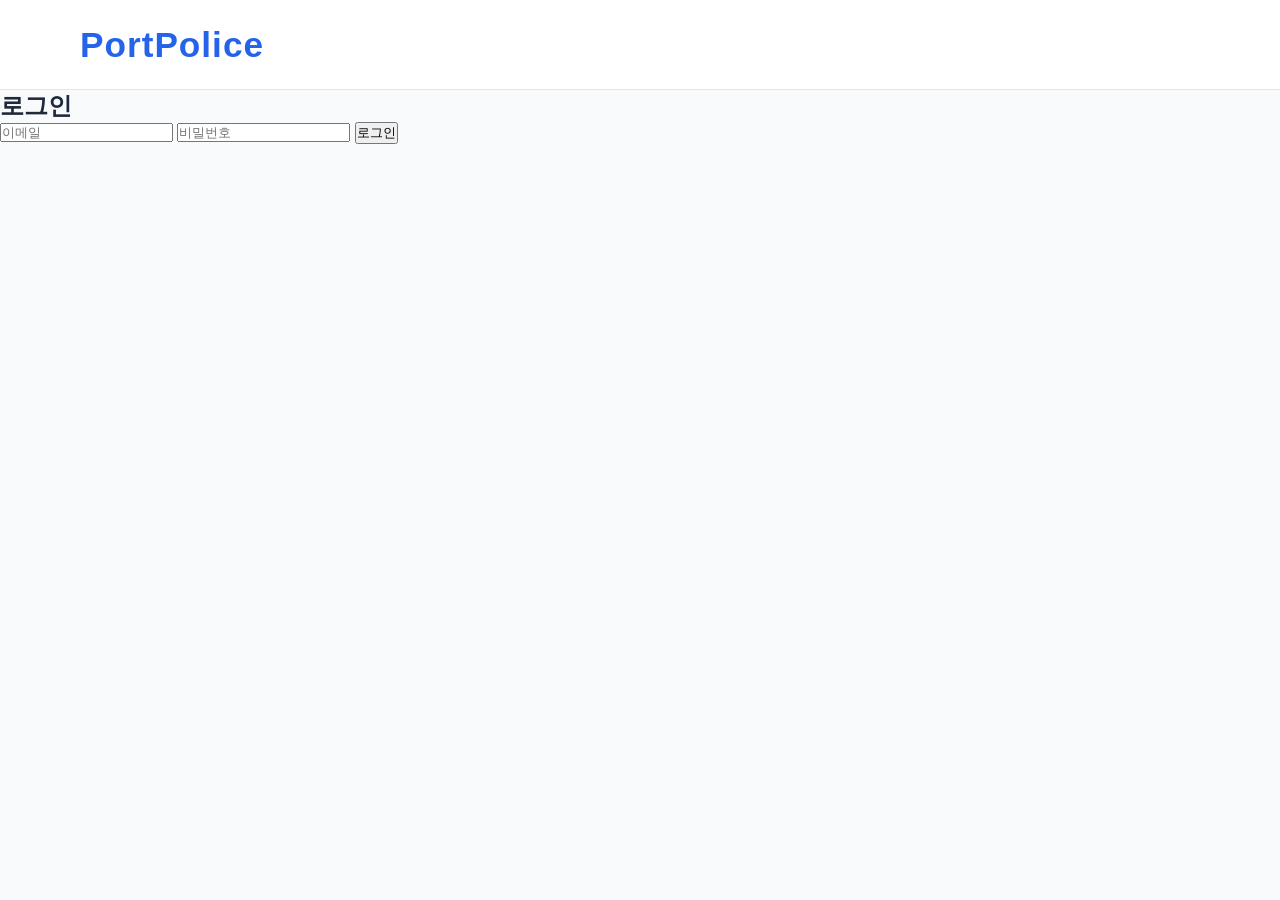
==== login.html @ 40808a29 "Add files via upload" ====
<!DOCTYPE html>
<html lang="ko">

<head>
    <meta charset="UTF-8">
    <meta name="viewport" content="width=device-width, initial-scale=1.0">
    <title>PortPolice | 로그인</title>

    <link rel="stylesheet" href="style.css">
</head>

<body>

    <header>
        <div class="logo">
            <h1 onclick="location.href='index.html'" style="cursor:pointer;">
                PortPolice
            </h1>
        </div>
    </header>

    <main class="login-container">

        <h2>로그인</h2>

        <input type="email" placeholder="이메일">

        <input type="password" placeholder="비밀번호">

        <button>로그인</button>

    </main>

</body>

</html>
---- style.css ----
/* 기본 설정 */

* {
    margin: 0;
    padding: 0;
    box-sizing: border-box;
}

body {
    background: #F8FAFC;
    font-family: "Pretendard", sans-serif;
    color: #1E293B;
}

/* Header */

header {
    width: 100%;
    height: 90px;

    display: flex;
    justify-content: space-between;
    align-items: center;

    padding: 0 80px;

    background: white;

    border-bottom: 1px solid #E2E8F0;

    position: sticky;
    top: 0;
}

/* 로고 */

.logo h1 {
    font-size: 2.2rem;
    font-weight: 800;
    color: #2563EB;

    letter-spacing: 1px;
}

/* 로그인 버튼 */

.auth {
    display: flex;
    gap: 12px;
}

.auth a{
    text-decoration:none;

    padding:10px 20px;

    border-radius:10px;

    font-size:15px;
    font-weight:600;

    transition:.25s;

    display:flex;
    justify-content:center;
    align-items:center;
}

/* 로그인 */

.login-btn {
    background: white;
    border: 2px solid #2563EB;
    color: #2563EB;
}

.login-btn:hover {
    background: #EFF6FF;
}
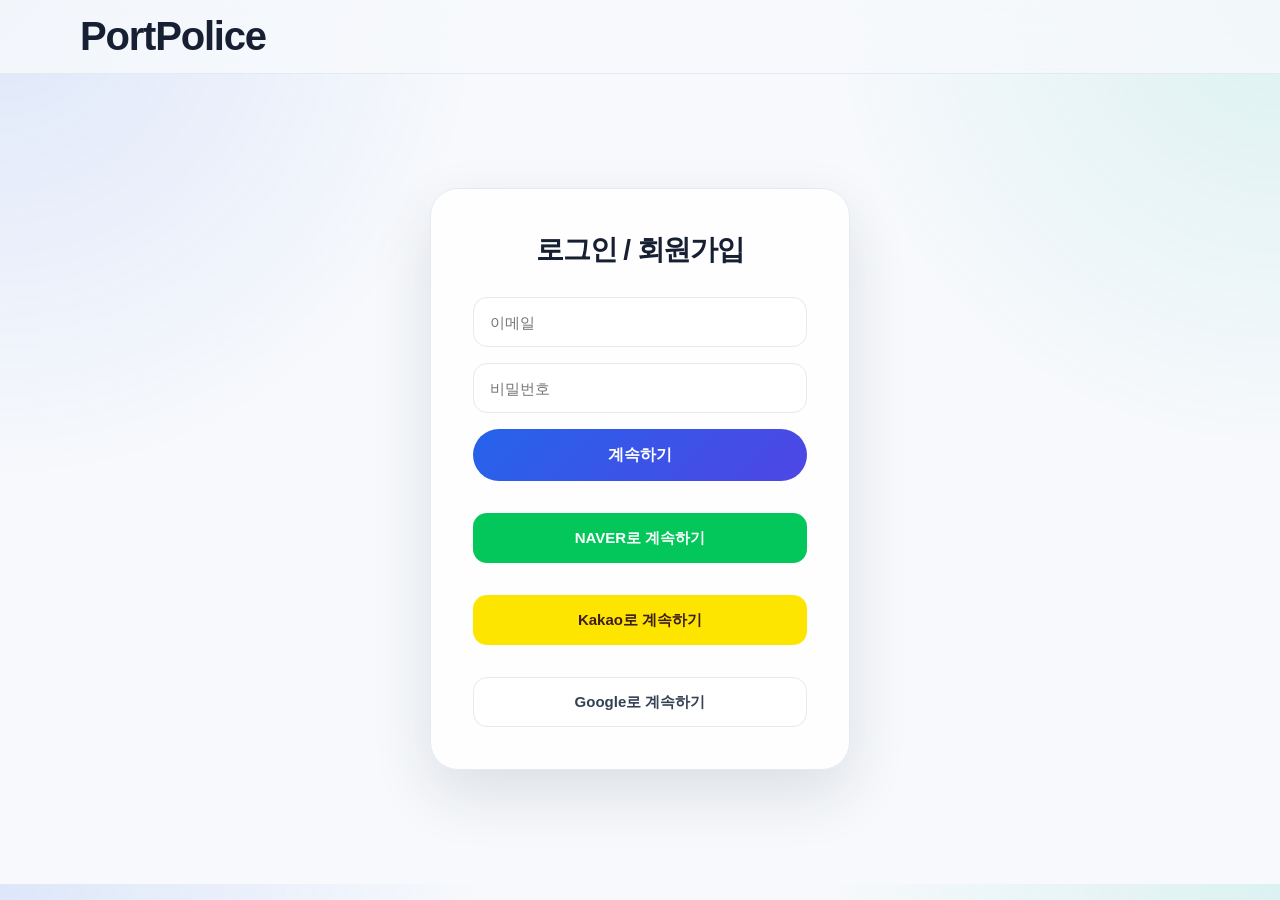
==== commit 28f135d5: "Add files via upload" ====
--- a/login.html
+++ b/login.html
@@ -1,6 +1,14 @@
 <!DOCTYPE html>
 <html lang="ko">
+<style>
+    main.login-wrapper{
+    min-height: calc(100vh - 90px);
 
+    display:flex;
+    justify-content:center;
+    align-items:center;
+}
+</style>
 <head>
     <meta charset="UTF-8">
     <meta name="viewport" content="width=device-width, initial-scale=1.0">
@@ -13,24 +21,35 @@
 
     <header>
         <div class="logo">
-            <h1 onclick="location.href='index.html'" style="cursor:pointer;">
-                PortPolice
-            </h1>
+            <a href="index.html">PortPolice</a>
         </div>
     </header>
 
-    <main class="login-container">
+    <main class="login-wrapper">
 
-        <h2>로그인</h2>
+        <div class="login-container">
 
-        <input type="email" placeholder="이메일">
+            <h2>로그인 / 회원가입</h2>
 
-        <input type="password" placeholder="비밀번호">
+            <input type="email" placeholder="이메일">
 
-        <button>로그인</button>
+            <input type="password" placeholder="비밀번호">
+
+            <button class="login-btn-main">계속하기</button>
+            <div></div>
+
+            <button class="naver-btn">NAVER로 계속하기</button>
+            <div></div>
+            <button class="kakao-btn">Kakao로 계속하기</button>
+            <div></div>
+            <button class="google-btn">Google로 계속하기</button>
+
+        </div>
 
     </main>
+    <footer>
 
+    </footer>
 </body>
 
 </html>
--- a/style.css
+++ b/style.css
@@ -1,79 +1,278 @@
 /* 기본 설정 */
+:root {
+    --bg: #f7f9fc;
+    --surface: #ffffff;
+    --text: #172033;
+    --muted: #667085;
+    --line: #e4e9f2;
+    --primary: #2563eb;
+    --primary-dark: #1d4ed8;
+    --accent: #14b8a6;
+    --shadow: 0 24px 60px rgba(31, 41, 55, 0.12);
+  }
 
 * {
+    box-sizing: border-box;
+}
+
+body {
     margin: 0;
-    padding: 0;
-    box-sizing: border-box;
-}
-
-body {
-    background: #F8FAFC;
-    font-family: "Pretendard", sans-serif;
-    color: #1E293B;
-}
+    font-family: -apple-system, BlinkMacSystemFont, "Segoe UI", "Noto Sans KR", Arial, sans-serif;
+    background:
+      radial-gradient(circle at top left, rgba(37, 99, 235, 0.12), transparent 30rem),
+      radial-gradient(circle at top right, rgba(20, 184, 166, 0.12), transparent 28rem),
+      var(--bg);
+    color: var(--text);
+  }
 
 /* Header */
 
 header {
-    width: 100%;
-    height: 90px;
-
-    display: flex;
+    height: 74px;
+    padding: 0 80px;
+    display: flex;
+    align-items: center;
     justify-content: space-between;
-    align-items: center;
-
-    padding: 0 80px;
-
-    background: white;
-
-    border-bottom: 1px solid #E2E8F0;
-
+  
+    background: rgba(247, 249, 252, 0.82);
+    backdrop-filter: blur(18px);
+    border-bottom: 1px solid var(--line);
+  
     position: sticky;
     top: 0;
-}
-
+    z-index: 20;
+  }
 /* 로고 */
-
-.logo h1 {
-    font-size: 2.2rem;
+.logo a {
+    text-decoration: none;
+    font-size: 40px;
+    font-weight: 900;
+    color: var(--text);
+    letter-spacing: -0.03em;
+  }
+  .logo a::first-letter {
+    color: var(--primary);
+  }
+
+.logo a:hover {
+    color: #1D4ED8;
+}
+
+/* 로그인 버튼 */
+
+.auth {
+    display: flex;
+    gap: 12px;
+}
+
+.auth a {
+    text-decoration: none;
+    padding: 10px 18px;
+    border-radius: 999px;
+    font-size: 14px;
     font-weight: 800;
-    color: #2563EB;
-
-    letter-spacing: 1px;
-}
-
-/* 로그인 버튼 */
-
-.auth {
-    display: flex;
-    gap: 12px;
-}
-
-.auth a{
-    text-decoration:none;
-
-    padding:10px 20px;
-
-    border-radius:10px;
-
-    font-size:15px;
-    font-weight:600;
-
-    transition:.25s;
-
-    display:flex;
-    justify-content:center;
-    align-items:center;
-}
+  }
 
 /* 로그인 */
 
 .login-btn {
+    color: var(--primary);
     background: white;
-    border: 2px solid #2563EB;
-    color: #2563EB;
-}
+    border: 1px solid var(--line);
+  }
 
 .login-btn:hover {
     background: #EFF6FF;
+}
+
+/* 로그인 화면 */
+.login-wrapper {
+    min-height: calc(100vh - 74px);
+    display: flex;
+    align-items: center;
+    justify-content: center;
+    padding: 40px 20px;
+  }
+  
+  .login-container {
+    width: 420px;
+    padding: 42px;
+    border-radius: 28px;
+  
+    background: rgba(255, 255, 255, 0.92);
+    border: 1px solid var(--line);
+    box-shadow: var(--shadow);
+  
+    display: flex;
+    flex-direction: column;
+    gap: 16px;
+  }
+  
+  .login-container h2 {
+    margin: 0 0 12px;
+    text-align: center;
+    font-size: 28px;
+    letter-spacing: -0.04em;
+  }
+  
+  .login-container input {
+    height: 50px;
+    padding: 0 16px;
+    border: 1px solid var(--line);
+    border-radius: 14px;
+    font-size: 15px;
+    outline: none;
+  }
+  
+  .login-container input:focus {
+    border-color: var(--primary);
+  }
+  
+  .login-btn-main {
+    height: 52px;
+    border: none;
+    border-radius: 999px;
+    color: white;
+    background: linear-gradient(135deg, var(--primary), #4f46e5);
+    font-size: 16px;
+    font-weight: 900;
+    cursor: pointer;
+  }
+  
+  .divider {
+    display: flex;
+    align-items: center;
+    gap: 12px;
+    color: var(--muted);
+    font-size: 14px;
+    font-weight: 700;
+  }
+  
+  .divider::before,
+  .divider::after {
+    content: "";
+    flex: 1;
+    height: 1px;
+    background: var(--line);
+  }
+  
+  .naver-btn,
+  .kakao-btn,
+  .google-btn {
+    height: 50px;
+    border-radius: 14px;
+    font-size: 15px;
+    font-weight: 900;
+    cursor: pointer;
+  }
+  
+  .naver-btn {
+    border: none;
+    background: #03c75a;
+    color: white;
+  }
+  
+  .kakao-btn {
+    border: none;
+    background: #fee500;
+    color: #3c1e1e;
+  }
+  
+  .google-btn {
+    border: 1px solid var(--line);
+    background: white;
+    color: #344054;
+  }
+  
+  @media (max-width: 720px) {
+    header {
+      padding: 0 24px;
+    }
+  
+    .login-container {
+      width: 100%;
+      max-width: 420px;
+      padding: 32px 24px;
+    }
+  }
+
+  /* 메인 화면 메인 */
+  main.container {
+    min-height: calc(100vh - 74px); /* 헤더 높이 제외 */
+
+    display: flex;
+    flex-direction: column;
+    justify-content: center;
+    align-items: center;
+
+    padding: 40px 20px;
+}
+
+.hero {
+    min-height: calc(100vh - 74px);
+
+    display: flex;
+    flex-direction: column;
+    justify-content: center;
+    align-items: center;
+}
+
+.hero h1 {
+    font-size: clamp(48px, 6vw, 72px);
+    line-height: 1.15;
+    margin: 20px 0;
+}
+
+.hero h1 span {
+    color: var(--primary);
+}
+
+.hero p {
+    font-size: 20px;
+    color: var(--muted);
+    margin-bottom: 40px;
+}
+
+.hero-button {
+    display: inline-block;
+
+    padding: 16px 32px;
+
+    border-radius: 999px;
+
+    background: linear-gradient(135deg, var(--primary), #4f46e5);
+
+    color: white;
+    text-decoration: none;
+    font-weight: 800;
+
+    transition: .2s;
+}
+
+.hero-button:hover {
+    transform: translateY(-2px);
+}
+
+/* feature 그라데이션 효과 */
+.feature-card h3{
+    display:inline-block; /* 글자 길이만큼만 그라데이션 */
+
+    font-size:24px;
+    font-weight:900;
+    letter-spacing:-0.03em;
+
+    background:linear-gradient(
+        135deg,
+        #2563EB,
+        #6366F1,
+        #14B8A6
+    );
+
+    background-size:200% 200%;
+
+    -webkit-background-clip:text;
+    background-clip:text;
+
+    -webkit-text-fill-color:transparent;
+    color:transparent;
 }
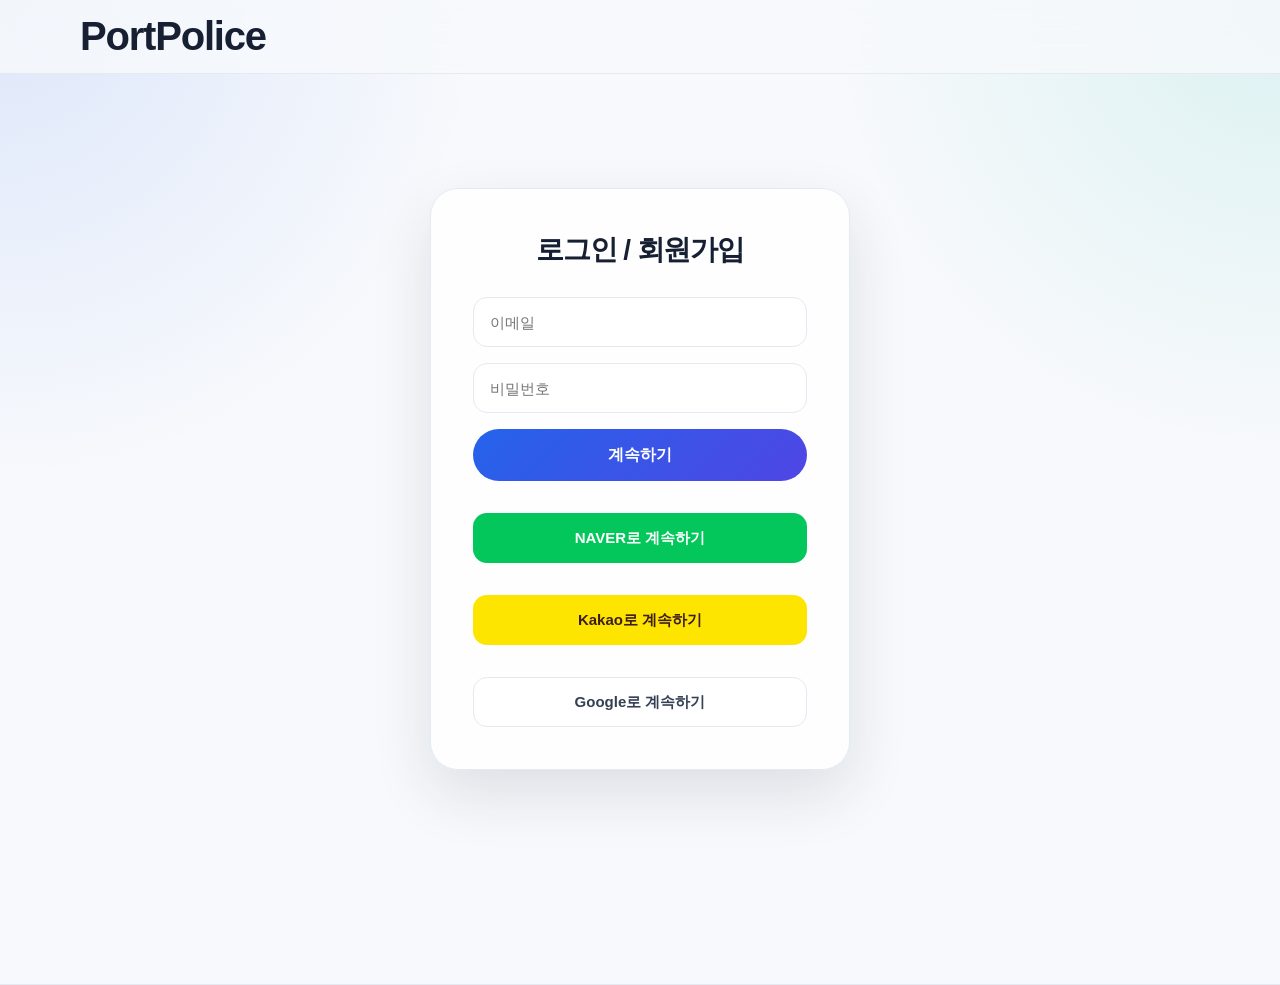
==== commit 5c52d8fc: "Add files via upload" ====
--- a/login.html
+++ b/login.html
@@ -1,14 +1,15 @@
 <!DOCTYPE html>
 <html lang="ko">
 <style>
-    main.login-wrapper{
-    min-height: calc(100vh - 90px);
+    main.login-wrapper {
+        min-height: calc(100vh - 90px);
 
-    display:flex;
-    justify-content:center;
-    align-items:center;
-}
+        display: flex;
+        justify-content: center;
+        align-items: center;
+    }
 </style>
+
 <head>
     <meta charset="UTF-8">
     <meta name="viewport" content="width=device-width, initial-scale=1.0">
@@ -35,7 +36,9 @@
 
             <input type="password" placeholder="비밀번호">
 
-            <button class="login-btn-main">계속하기</button>
+            <button class="login-btn-main" id="continueBtn">
+                계속하기
+            </button>
             <div></div>
 
             <button class="naver-btn">NAVER로 계속하기</button>
@@ -50,6 +53,7 @@
     <footer>
 
     </footer>
+    <script src="script.js"></script>
 </body>
 
 </html>
--- a/style.css
+++ b/style.css
@@ -275,4 +275,58 @@
 
     -webkit-text-fill-color:transparent;
     color:transparent;
+}
+
+/* Footer */
+
+footer{
+    margin-top:100px;
+
+    border-top:1px solid var(--line);
+
+    background:rgba(255,255,255,.75);
+
+    backdrop-filter:blur(10px);
+}
+
+.footer-content{
+
+    width:min(1140px, calc(100% - 40px));
+
+    margin:0 auto;
+
+    padding:40px 0;
+
+    text-align:center;
+}
+
+.footer-content h3{
+
+    margin:0;
+
+    font-size:22px;
+
+    font-weight:900;
+
+    letter-spacing:-0.03em;
+
+    color:var(--text);
+}
+
+.footer-content p{
+
+    margin-top:10px;
+
+    color:var(--muted);
+
+    font-size:15px;
+}
+
+.copyright{
+
+    margin-top:24px;
+
+    font-size:13px;
+
+    color:#98A2B3;
 }
